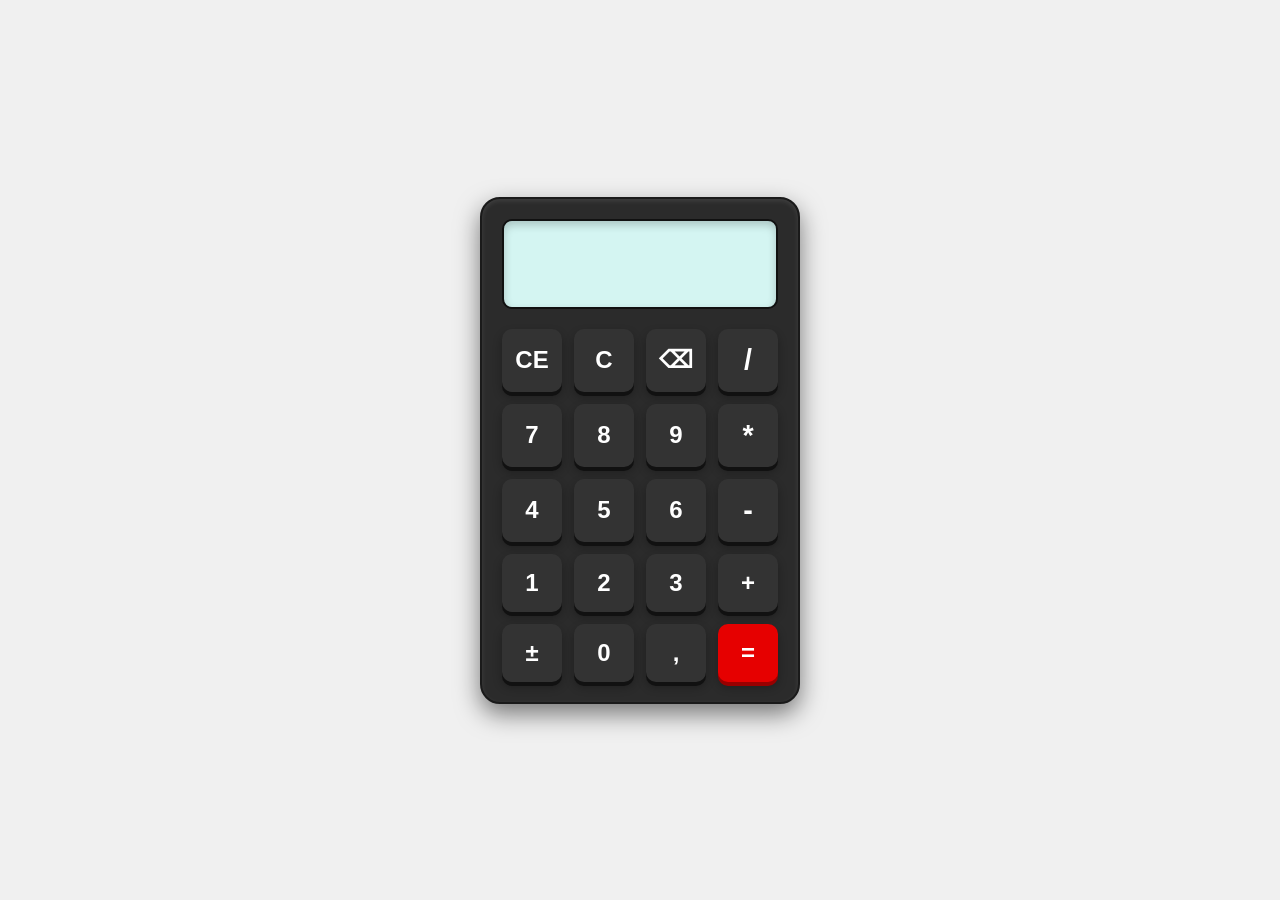
==== calculadora/index.html @ 32dc12ca "projeto calculadora" ====
<!DOCTYPE html>
<html lang="pt-BR">
<head>
    <meta charset="UTF-8">
    <meta name="viewport" content="width=device-width, initial-scale=1.0">
    <title>Calculadora</title>
    <link rel="stylesheet" href="style.css">
</head>
<body>
    <div class="calculadora">
        <div class="display" id="display"></div>
        <div class="calculadora-btn">
            <button id="limparDisplay">CE</button>
            <button id="limparCalculo">C</button>
            <button id="backspace">⌫</button>
            <button id="operadorDivisao">/</button>
            <button id="tecla7">7</button>
            <button id="tecla8">8</button>
            <button id="tecla9">9</button>
            <button id="operadorMultiplicacao">*</button>
            <button id="tecla4">4</button>
            <button id="tecla5">5</button>
            <button id="tecla6">6</button>
            <button id="operadorSubtracao">-</button>
            <button id="tecla1">1</button>
            <button id="tecla2">2</button>
            <button id="tecla3">3</button>
            <button id="operadorAdicao">+</button>
            <button id="inverter">±</button>
            <button id="tecla0">0</button>
            <button id="decimal">,</button>
            <button id="igual">=</button>
        </div>
    </div>
    
    <script src="calculadora.js"></script>
</body>
</html>
---- calculadora/style.css ----
@import url('https://fonts.googleapis.com/css2?family=Share+Tech+Mono&display=swap');

* {
    box-sizing: border-box;
    margin: 0;
    padding: 0;
}

body {
    display: flex;
    justify-content: center;
    align-items: center;
    min-height: 100vh;
    background-color: #f0f0f0; 
    font-family: Arial, sans-serif;
}

.calculadora {
    background-color: #2b2b2b; 
    padding: 20px;
    border-radius: 20px;
    box-shadow: 0 10px 25px rgba(0, 0, 0, 0.5), inset 0 2px 5px rgba(255, 255, 255, 0.1);
    width: 320px;
    border: 2px solid #1a1a1a;
}

.display {
    background-color: #d4f5f2; 
    color: #111;
    font-family: 'Share Tech Mono', monospace;
    font-size: 2.5rem; 
    height: 90px;     
    display: flex;
    justify-content: flex-end; 
    align-items: center;      
    padding: 0 20px;   
    text-align: right;
    border-radius: 10px;
    margin-bottom: 20px;
    box-shadow: inset 0 4px 8px rgba(0, 0, 0, 0.2);
    border: 2px solid #111;
    overflow: hidden;
    letter-spacing: 2px;
}

.calculadora-btn {
    display: grid;
    grid-template-columns: repeat(4, 1fr);
    gap: 12px;
}

.calculadora-btn button {
    background-color: #333333;
    color: #ffffff;
    border: none;
    border-radius: 10px;
    font-size: 1.5rem;
    font-weight: bold;
    padding: 15px 0;
    cursor: pointer;
    box-shadow: 0 4px 0 #111, 0 5px 10px rgba(0, 0, 0, 0.3);
    transition: all 0.1s ease;
    display: flex;
    justify-content: center;
    align-items: center;
}

/* Efeito de clique (Afundar o botão) */
.calculadora-btn button:active {
    transform: translateY(4px);
    box-shadow: 0 0 0 #111, 0 2px 5px rgba(0, 0, 0, 0.3);
}

/* Botão de Adição */
.calculadora-btn button:last-child {
    background-color: #e60000;
    box-shadow: 0 4px 0 #990000, 0 5px 10px rgba(0, 0, 0, 0.3);
}

.calculadora-btn button:last-child:active {
    box-shadow: 0 0 0 #990000, 0 2px 5px rgba(0, 0, 0, 0.3);
}

/* Ajustes para os textos dos botões de operação */
.calculadora-btn button#operadorDivisao,
.calculadora-btn button#operadorMultiplicacao,
.calculadora-btn button#operadorSubtracao {
    font-size: 1.8rem; 
}
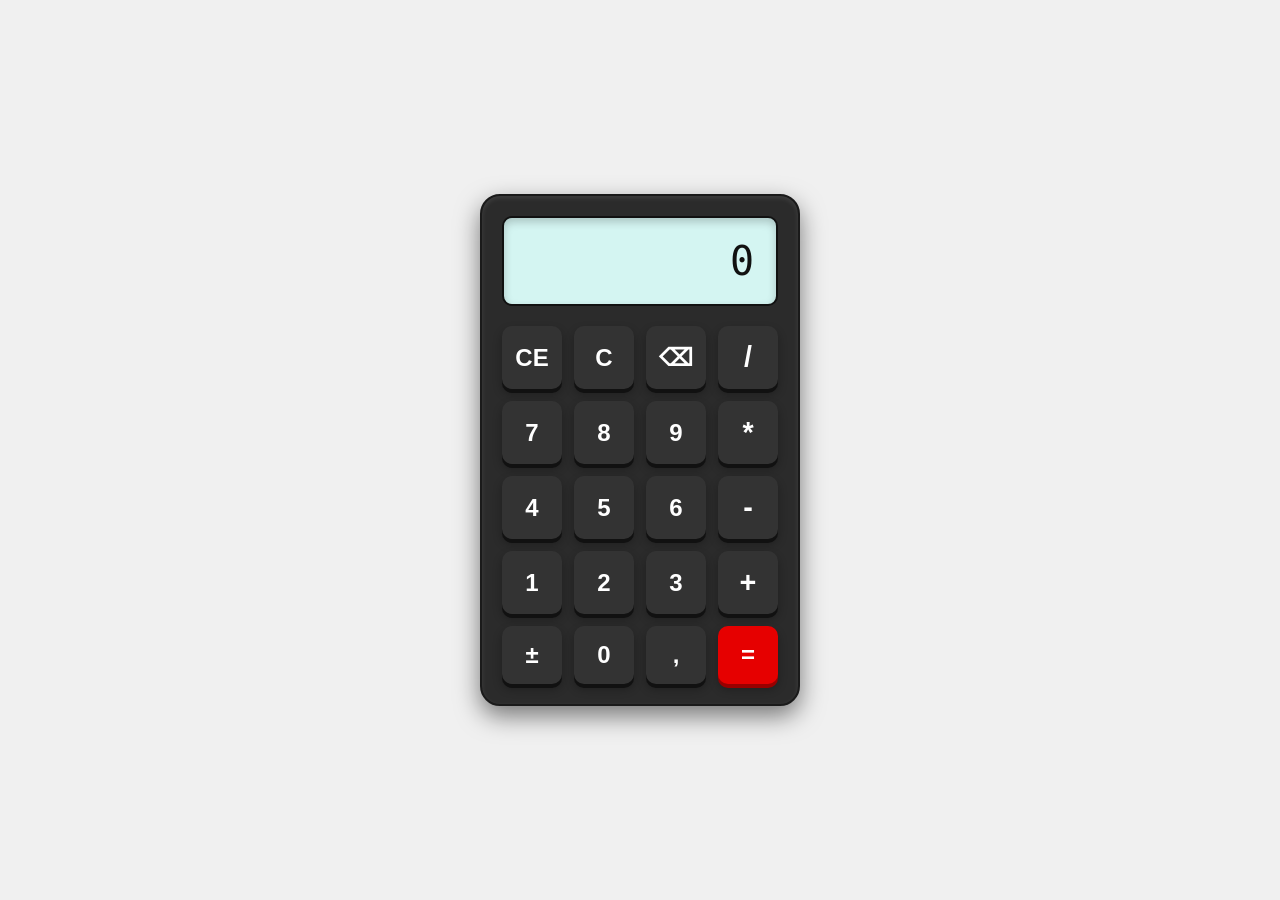
==== commit 92a9d483: "Refatorando o codigo da calculadora" ====
--- a/calculadora/index.html
+++ b/calculadora/index.html
@@ -1,38 +1,45 @@
 <!DOCTYPE html>
 <html lang="pt-BR">
+
 <head>
     <meta charset="UTF-8">
     <meta name="viewport" content="width=device-width, initial-scale=1.0">
     <title>Calculadora</title>
     <link rel="stylesheet" href="style.css">
 </head>
+
 <body>
-    <div class="calculadora">
-        <div class="display" id="display"></div>
+    <main class="calculadora">
+        <div class="display" id="display" aria-live="polite" aria-label="Resultado da calculadora">0</div>
+
         <div class="calculadora-btn">
-            <button id="limparDisplay">CE</button>
-            <button id="limparCalculo">C</button>
-            <button id="backspace">⌫</button>
-            <button id="operadorDivisao">/</button>
-            <button id="tecla7">7</button>
-            <button id="tecla8">8</button>
-            <button id="tecla9">9</button>
-            <button id="operadorMultiplicacao">*</button>
-            <button id="tecla4">4</button>
-            <button id="tecla5">5</button>
-            <button id="tecla6">6</button>
-            <button id="operadorSubtracao">-</button>
-            <button id="tecla1">1</button>
-            <button id="tecla2">2</button>
-            <button id="tecla3">3</button>
-            <button id="operadorAdicao">+</button>
-            <button id="inverter">±</button>
-            <button id="tecla0">0</button>
-            <button id="decimal">,</button>
-            <button id="igual">=</button>
+            <button type="button" id="limparDisplay" aria-label="Limpar entrada atual">CE</button>
+            <button type="button" id="limparCalculo" aria-label="Limpar todo o cálculo">C</button>
+            <button type="button" id="backspace" aria-label="Apagar último caractere">⌫</button>
+            <button type="button" id="operadorDivisao" aria-label="Dividir">/</button>
+
+            <button type="button" id="tecla7">7</button>
+            <button type="button" id="tecla8">8</button>
+            <button type="button" id="tecla9">9</button>
+            <button type="button" id="operadorMultiplicacao" aria-label="Multiplicar">*</button>
+
+            <button type="button" id="tecla4">4</button>
+            <button type="button" id="tecla5">5</button>
+            <button type="button" id="tecla6">6</button>
+            <button type="button" id="operadorSubtracao" aria-label="Subtrair">-</button>
+
+            <button type="button" id="tecla1">1</button>
+            <button type="button" id="tecla2">2</button>
+            <button type="button" id="tecla3">3</button>
+            <button type="button" id="operadorAdicao" aria-label="Somar">+</button>
+
+            <button type="button" id="inverter" aria-label="Inverter sinal de positivo ou negativo">±</button>
+            <button type="button" id="tecla0">0</button>
+            <button type="button" id="decimal" aria-label="Vírgula decimal">,</button>
+            <button type="button" id="igual" aria-label="Calcular resultado">=</button>
         </div>
-    </div>
-    
+    </main>
+
     <script src="calculadora.js"></script>
 </body>
 </html>
--- a/calculadora/style.css
+++ b/calculadora/style.css
@@ -1,9 +1,30 @@
 @import url('https://fonts.googleapis.com/css2?family=Share+Tech+Mono&display=swap');
 
-* {
+*,
+*::before,
+*::after {
     box-sizing: border-box;
     margin: 0;
     padding: 0;
+}
+
+:root {
+    --bg-body: #f0f0f0;
+    --bg-calculadora: #2b2b2b;
+    --border-calculadora: #1a1a1a;
+    
+    --bg-display: #d4f5f2;
+    --cor-display-texto: #111111;
+    
+    --bg-btn: #333333;
+    --cor-btn-texto: #ffffff;
+    --sombra-btn: #111111;
+    
+    --bg-btn-igual: #e60000;
+    --sombra-btn-igual: #990000;
+    
+    --font-display: 'Share Tech Mono', monospace;
+    --font-sans: system-ui, -apple-system, BlinkMacSystemFont, 'Segoe UI', Roboto, Arial, sans-serif;
 }
 
 body {
@@ -11,35 +32,37 @@
     justify-content: center;
     align-items: center;
     min-height: 100vh;
-    background-color: #f0f0f0; 
-    font-family: Arial, sans-serif;
+    background-color: var(--bg-body);
+    font-family: var(--font-sans);
 }
 
 .calculadora {
-    background-color: #2b2b2b; 
+    background-color: var(--bg-calculadora);
     padding: 20px;
     border-radius: 20px;
     box-shadow: 0 10px 25px rgba(0, 0, 0, 0.5), inset 0 2px 5px rgba(255, 255, 255, 0.1);
     width: 320px;
-    border: 2px solid #1a1a1a;
+    max-width: 90vw;
+    border: 2px solid var(--border-calculadora);
 }
 
 .display {
-    background-color: #d4f5f2; 
-    color: #111;
-    font-family: 'Share Tech Mono', monospace;
-    font-size: 2.5rem; 
-    height: 90px;     
+    background-color: var(--bg-display);
+    color: var(--cor-display-texto);
+    font-family: var(--font-display);
+    font-size: 2.5rem;
+    height: 90px;
     display: flex;
-    justify-content: flex-end; 
-    align-items: center;      
-    padding: 0 20px;   
+    justify-content: flex-end;
+    align-items: center;
+    padding: 0 20px;
     text-align: right;
     border-radius: 10px;
     margin-bottom: 20px;
     box-shadow: inset 0 4px 8px rgba(0, 0, 0, 0.2);
-    border: 2px solid #111;
+    border: 2px solid var(--cor-display-texto);
     overflow: hidden;
+    word-break: break-all;
     letter-spacing: 2px;
 }
 
@@ -50,40 +73,45 @@
 }
 
 .calculadora-btn button {
-    background-color: #333333;
-    color: #ffffff;
+    background-color: var(--bg-btn);
+    color: var(--cor-btn-texto);
     border: none;
     border-radius: 10px;
     font-size: 1.5rem;
     font-weight: bold;
     padding: 15px 0;
     cursor: pointer;
-    box-shadow: 0 4px 0 #111, 0 5px 10px rgba(0, 0, 0, 0.3);
-    transition: all 0.1s ease;
+    box-shadow: 0 4px 0 var(--sombra-btn), 0 5px 10px rgba(0, 0, 0, 0.3);
+    transition: transform 0.1s ease, box-shadow 0.1s ease;
     display: flex;
     justify-content: center;
     align-items: center;
+    outline: none;
+    user-select: none;
 }
 
-/* Efeito de clique (Afundar o botão) */
+.calculadora-btn button:focus-visible {
+    outline: 3px solid #f7c948;
+    outline-offset: 2px;
+}
+
 .calculadora-btn button:active {
     transform: translateY(4px);
-    box-shadow: 0 0 0 #111, 0 2px 5px rgba(0, 0, 0, 0.3);
+    box-shadow: 0 0 0 var(--sombra-btn), 0 2px 5px rgba(0, 0, 0, 0.3);
 }
 
-/* Botão de Adição */
-.calculadora-btn button:last-child {
-    background-color: #e60000;
-    box-shadow: 0 4px 0 #990000, 0 5px 10px rgba(0, 0, 0, 0.3);
+.calculadora-btn button#igual {
+    background-color: var(--bg-btn-igual);
+    box-shadow: 0 4px 0 var(--sombra-btn-igual), 0 5px 10px rgba(0, 0, 0, 0.3);
 }
 
-.calculadora-btn button:last-child:active {
-    box-shadow: 0 0 0 #990000, 0 2px 5px rgba(0, 0, 0, 0.3);
+.calculadora-btn button#igual:active {
+    box-shadow: 0 0 0 var(--sombra-btn-igual), 0 2px 5px rgba(0, 0, 0, 0.3);
 }
 
-/* Ajustes para os textos dos botões de operação */
 .calculadora-btn button#operadorDivisao,
 .calculadora-btn button#operadorMultiplicacao,
-.calculadora-btn button#operadorSubtracao {
-    font-size: 1.8rem; 
+.calculadora-btn button#operadorSubtracao,
+.calculadora-btn button#operadorAdicao {
+    font-size: 1.8rem;
 }
